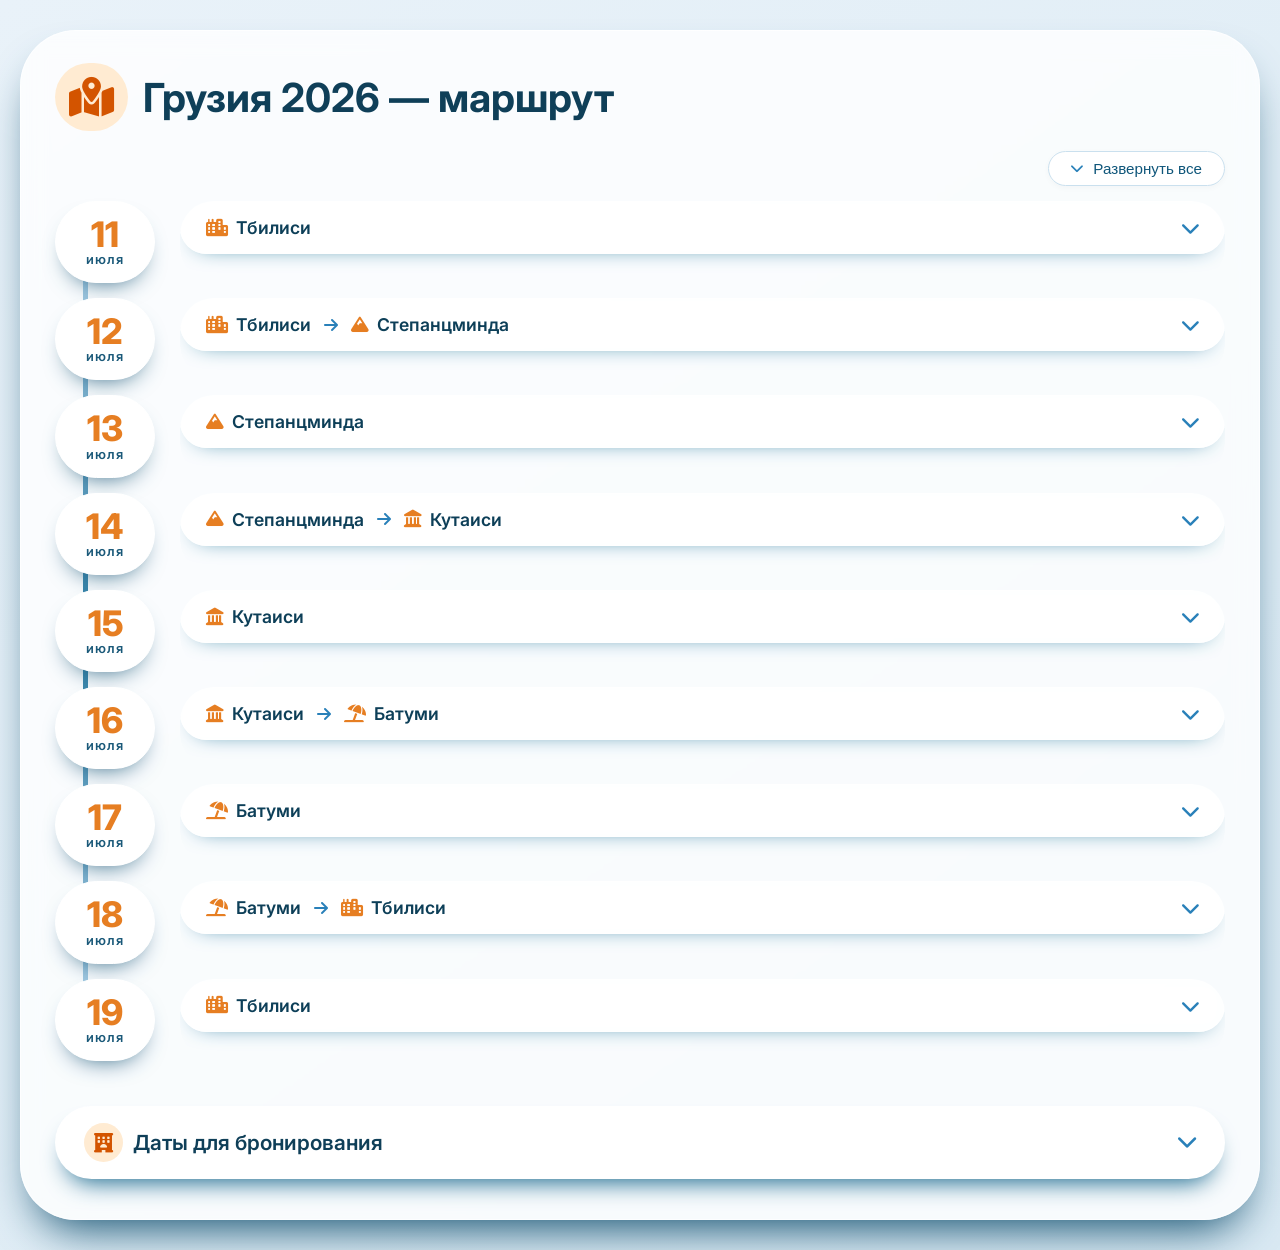
==== index.html @ a979e7d3 "Update index.html" ====
<!DOCTYPE html>
<html lang="ru">
<head>
    <meta charset="UTF-8">
    <meta name="viewport" content="width=device-width, initial-scale=1.0">
    <title>Грузия • июль 2026 • маршрут путешествия</title>
    
    <!-- Подключение CSS -->
    <link rel="stylesheet" href="css/style.css">
    
    <!-- Шрифты и иконки -->
    <link href="https://fonts.googleapis.com/css2?family=Inter:opsz,wght@14..32,400;14..32,500;14..32,600;14..32,700&display=swap" rel="stylesheet">
    <link rel="stylesheet" href="https://cdnjs.cloudflare.com/ajax/libs/font-awesome/6.0.0-beta3/css/all.min.css">
    
    <meta name="viewport" content="width=device-width, initial-scale=1.0">
    
    <style>
        /* Дополнительные стили для спойлеров дней */
        .day-spoiler {
            flex: 1;
            background: transparent;
            border-radius: 34px;
            overflow: hidden;
        }

        .day-spoiler-header {
            display: flex;
            align-items: center;
            justify-content: space-between;
            background: rgba(255, 255, 255, 0.7);
            backdrop-filter: blur(10px);
            padding: 15px 25px;
            border-radius: 34px;
            border: 1px solid rgba(255, 255, 255, 0.9);
            box-shadow: 0 8px 22px -16px #146e94;
            cursor: pointer;
            transition: all 0.2s ease;
        }

        .day-spoiler-header:hover {
            background: rgba(255, 255, 255, 0.85);
            transform: translateY(-1px);
            box-shadow: 0 12px 20px -12px #146e94;
        }

        .day-spoiler-title {
            display: flex;
            align-items: center;
            gap: 8px;
            font-weight: 600;
            font-size: 1.1rem;
            color: #0d3f58;
            flex-wrap: wrap;
        }

        .day-spoiler-title i {
            color: #e67e22;
        }

        .spoiler-arrow {
            color: #2980b9;
            font-size: 1.2rem;
            transition: transform 0.3s ease;
        }

        .day-spoiler.active .spoiler-arrow {
            transform: rotate(180deg);
        }

        .day-spoiler .day-spoiler-content {
            max-height: 0;
            overflow: hidden;
            transition: max-height 0.4s ease-out;
            margin-top: 0;
        }

        .day-spoiler.active .day-spoiler-content {
            max-height: 800px;
            margin-top: 10px;
        }

        .day-spoiler-title .transfer-arrow {
            color: #2980b9;
            font-size: 1rem;
        }

        .hotel-link {
            margin-top: 10px;
            display: flex;
            align-items: center;
            gap: 6px;
        }

        .hotel-link a {
            color: #2980b9;
            text-decoration: none;
            display: inline-flex;
            align-items: center;
            gap: 4px;
        }

        .hotel-link a:hover {
            text-decoration: underline;
        }

        @media (max-width: 680px) {
            .day-spoiler-header {
                padding: 12px 18px;
            }
            .day-spoiler-title {
                font-size: 1rem;
            }
        }
    </style>
</head>
<body>
    <div class="wrapper">
        <div class="card">
            <h1>
                <i class="fas fa-map-marked-alt"></i> Грузия 2026 — маршрут
            </h1>
        <div class="spoiler-controls">
            <button class="spoiler-toggle-btn" onclick="toggleAllSpoilers()">
                <i class="fas fa-chevron-down"></i> Развернуть все
            </button>
        </div>
            

            <!-- ТАЙМЛАЙН СО СПОЙЛЕРАМИ -->
            <div class="timeline">

                <!-- 11 июля: Тбилиси -->
                <div class="row">
                    <div class="date-badge"><span class="day">11</span><div class="month">июля</div></div>
                    <div class="day-spoiler">
                        <div class="day-spoiler-header" onclick="this.parentElement.classList.toggle('active')">
                            <div class="day-spoiler-title">
                                <i class="fas fa-city"></i>
                                <span>Тбилиси</span>
                            </div>
                            <i class="fas fa-chevron-down spoiler-arrow"></i>
                        </div>
                        <div class="day-spoiler-content">
                            <div class="event-card" style="margin-top: 0;">
                                <div class="day-part">
                                    <span class="part-tag">15:20</span>
                                    <span class="desc">✈️ прилёт</span>
                                </div>
                                <div class="day-part">
                                    <span class="part-tag">16:00</span>
                                    <span class="desc">🏡 заселение в Тбилиси</span>
                                </div>
                                <div class="day-part">
                                    <span class="part-tag">вечер</span>
                                    <span class="desc">🚶 прогулка по Старому городу <br>🥟 первые хинкали в рот</span>
                                </div>
                                <span class="night-badge"><i class="fas fa-bed"></i> ночь 11→12 (в Тбилиси)</span>
                                <div class="hotel-link">
                                    <a href="https://maps.app.goo.gl/LmNzyBMN6gzXjJSb8" target="_blank">
                                        <i class="fas fa-map-marked-alt" style="color: #2e8b57;"></i> Mukhrantubani Boutique Hotel
                                    </a>
                                </div>
                            </div>
                        </div>
                    </div>
                </div>

                <!-- 12 июля: Тбилиси → Степанцминда -->
                <div class="row">
                    <div class="date-badge"><span class="day">12</span><div class="month">июля</div></div>
                    <div class="day-spoiler">
                        <div class="day-spoiler-header" onclick="this.parentElement.classList.toggle('active')">
                            <div class="day-spoiler-title">
                                <i class="fas fa-city"></i>
                                <span>Тбилиси</span>
                                <i class="fas fa-arrow-right transfer-arrow"></i>
                                <i class="fas fa-mountain"></i>
                                <span>Степанцминда</span>
                            </div>
                            <i class="fas fa-chevron-down spoiler-arrow"></i>
                        </div>
                        <div class="day-spoiler-content">
                            <div class="event-card" style="margin-top: 0;">
                                <div class="day-part">
                                    <span class="part-tag">11:00</span>
                                    <span class="desc">
                                        🎫 аренда машин 
                                        <a href="https://maps.app.goo.gl/Kcyfm25xj6F9PSZK6" target="_blank">
                                            <i class="fas fa-map-marked-alt" style="color: #2e8b57;"></i> Geodrive Cars LLC
                                        </a>
                                    </span>
                                </div>
                                <div class="day-part">
                                    <span class="part-tag">12:00</span>
                                    <span class="desc">🔑🚙 выселение из Тбилиси, дорога в Степанцминду</span>
                                </div>
                                <div class="travel-stats">
                                    <div class="stat-item">
                                        <i class="fas fa-clock stat-icon"></i>
                                        <span class="stat-value">1</span>
                                        <span class="stat-label">ч</span>
                                    </div>
                                    <div class="stat-item">
                                        <i class="fas fa-road stat-icon"></i>
                                        <span class="stat-value">60</span>
                                        <span class="stat-label">км</span>
                                    </div>
                                </div>
                                <div class="day-part">
                                    <span class="part-tag">13:00</span>
                                    <span class="desc">
                                        🌊 <a href="https://maps.app.goo.gl/zj7o4C5AtpFDwtE58" target="_blank">
                                            <i class="fas fa-map-marked-alt" style="color: #2e8b57;"></i> Жинвальское водохранилище и горы
                                        </a>
                                    </span>
                                </div>
                                <div class="travel-stats">
                                    <div class="stat-item">
                                        <i class="fas fa-clock stat-icon"></i>
                                        <span class="stat-value">10</span>
                                        <span class="stat-label">мин</span>
                                    </div>
                                    <div class="stat-item">
                                        <i class="fas fa-road stat-icon"></i>
                                        <span class="stat-value">10</span>
                                        <span class="stat-label">км</span>
                                    </div>
                                </div>
                                <div class="day-part">
                                    <span class="part-tag">14:00</span>
                                    <span class="desc">
                                        🏯 <a href="https://maps.app.goo.gl/3wsMGAnKvkc9VMxz8" target="_blank">
                                            <i class="fas fa-map-marked-alt" style="color: #2e8b57;"></i> Крепость Ананури и горы
                                        </a>
                                    </span>
                                </div>
                                <div class="travel-stats">
                                    <div class="stat-item">
                                        <i class="fas fa-clock stat-icon"></i>
                                        <span class="stat-value">2</span>
                                        <span class="stat-label">ч</span>
                                    </div>
                                    <div class="stat-item">
                                        <i class="fas fa-road stat-icon"></i>
                                        <span class="stat-value">80</span>
                                        <span class="stat-label">км</span>
                                    </div>
                                </div>
                                <div class="day-part">
                                    <span class="part-tag">18:00</span>
                                    <span class="desc">🏡 заселение в Степанцминде, 🍇 отдых</span>
                                </div>
                                <span class="night-badge"><i class="fas fa-bed"></i> ночь 12→13 (в Степанцминде)</span>
                                <div class="hotel-link">
                                    <a href="https://maps.app.goo.gl/2AggvNczUiRzn6XTA" target="_blank">
                                        <i class="fas fa-map-marked-alt" style="color: #2e8b57;"></i> Donata Cottages kazbegi
                                    </a>
                                </div>
                            </div>
                        </div>
                    </div>
                </div>

                <!-- 13 июля: Степанцминда -->
                <div class="row">
                    <div class="date-badge"><span class="day">13</span><div class="month">июля</div></div>
                    <div class="day-spoiler">
                        <div class="day-spoiler-header" onclick="this.parentElement.classList.toggle('active')">
                            <div class="day-spoiler-title">
                                <i class="fas fa-mountain"></i>
                                <span>Степанцминда</span>
                            </div>
                            <i class="fas fa-chevron-down spoiler-arrow"></i>
                        </div>
                        <div class="day-spoiler-content">
                            <div class="event-card" style="margin-top: 0;">
                                <div class="day-part">
                                    <span class="part-tag">10:00</span>
                                    <span class="desc">🚙🚗 Прыгаем в куперы</span>
                                </div>
                                <div class="travel-stats">
                                    <div class="stat-item">
                                        <i class="fas fa-clock stat-icon"></i>
                                        <span class="stat-value">20</span>
                                        <span class="stat-label">мин</span>
                                    </div>
                                    <div class="stat-item">
                                        <i class="fas fa-road stat-icon"></i>
                                        <span class="stat-value">15</span>
                                        <span class="stat-label">км</span>
                                    </div>
                                </div>
                                <div class="day-part">
                                    <span class="part-tag">10:30</span>
                                    <span class="desc">
                                        ⛪ <a href="https://maps.app.goo.gl/CHnESN2vHGnRUgbT9" target="_blank">
                                            <i class="fas fa-map-marked-alt" style="color: #2e8b57;"></i> Гергетская Троица  </a>
                                    </span>
                                </div>
                                <div class="travel-stats">
                                    <div class="stat-item">
                                        <i class="fas fa-clock stat-icon"></i>
                                        <span class="stat-value">40</span>
                                        <span class="stat-label">мин</span>
                                    </div>
                                    <div class="stat-item">
                                        <i class="fas fa-road stat-icon"></i>
                                        <span class="stat-value">30</span>
                                        <span class="stat-label">км</span>
                                    </div>
                                </div>
                                <div class="day-part">
                                    <span class="part-tag">13:00</span>
                                    <span class="desc">🚶‍♂️ <a href="https://maps.app.goo.gl/mvTitgFzewTihcqL6" target="_blank">
                                            <i class="fas fa-map-marked-alt" style="color: #2e8b57;"></i> Долина Трусов  </a>
                                    </span>
                                </div>
                                <div class="travel-stats">
                                    <div class="stat-item">
                                        <i class="fas fa-clock stat-icon"></i>
                                        <span class="stat-value">30</span>
                                        <span class="stat-label">мин</span>
                                    </div>
                                    <div class="stat-item">
                                        <i class="fas fa-road stat-icon"></i>
                                        <span class="stat-value">20</span>
                                        <span class="stat-label">км</span>
                                    </div>
                                </div>
                                <div class="day-part">
                                    <span class="part-tag">16:00</span>
                                    <span class="desc">🏞️ Долина Джута <a href="https://maps.app.goo.gl/2FaK3zvSsaC4P5YZA" target="_blank">
                                            <i class="fas fa-map-marked-alt" style="color: #2e8b57;"></i>(село Сно и окрестности) </a>
                                    </span>
                                </div>
                                <div class="travel-stats">
                                    <div class="stat-item">
                                        <i class="fas fa-clock stat-icon"></i>
                                        <span class="stat-value">10</span>
                                        <span class="stat-label">мин</span>
                                    </div>
                                    <div class="stat-item">
                                        <i class="fas fa-road stat-icon"></i>
                                        <span class="stat-value">7</span>
                                        <span class="stat-label">км</span>
                                    </div>
                                </div>
                                <div class="day-part">
                                    <span class="part-tag">20:00</span>
                                    <span class="desc">🛋️ отдых</span>
                                </div>
                                <span class="night-badge"><i class="fas fa-bed"></i> ночь 13→14 (2-я в Степанцминде)</span>
                                <div class="hotel-link">
                                    <a href="https://maps.app.goo.gl/2AggvNczUiRzn6XTA" target="_blank">
                                        <i class="fas fa-map-marked-alt" style="color: #2e8b57;"></i> Donata Cottages kazbegi
                                    </a>
                                </div>
                            </div>
                        </div>
                    </div>
                </div>

                <!-- 14 июля: Степанцминда → Кутаиси -->
                <div class="row">
                    <div class="date-badge"><span class="day">14</span><div class="month">июля</div></div>
                    <div class="day-spoiler">
                        <div class="day-spoiler-header" onclick="this.parentElement.classList.toggle('active')">
                            <div class="day-spoiler-title">
                                <i class="fas fa-mountain"></i>
                                <span>Степанцминда</span>
                                <i class="fas fa-arrow-right transfer-arrow"></i>
                                <i class="fas fa-landmark"></i>
                                <span>Кутаиси</span>
                            </div>
                            <i class="fas fa-chevron-down spoiler-arrow"></i>
                        </div>
                        <div class="day-spoiler-content">
                            <div class="event-card" style="margin-top: 0;">
                                <div class="day-part">
                                    <span class="part-tag">10:00</span>
                                    <span class="desc">🔑🚙 выселение из Степанцминды, дорога в Кутаиси</span>
                                </div>
                                <div class="travel-stats">
                                    <div class="stat-item">
                                        <i class="fas fa-clock stat-icon"></i>
                                        <span class="stat-value">3</span>
                                        <span class="stat-label">ч</span>
                                    </div>
                                    <div class="stat-item">
                                        <i class="fas fa-road stat-icon"></i>
                                        <span class="stat-value">120</span>
                                        <span class="stat-label">км</span>
                                    </div>
                                </div>
                                <div class="day-part">
                                    <span class="part-tag">13:00</span>
                                    <span class="desc">
                                        🏛️ <a href="https://maps.app.goo.gl/3wsMGAnKvkc9VMxz8" target="_blank">
                                            <i class="fas fa-map-marked-alt" style="color: #2e8b57;"></i> Собор Светицховели
                                        </a> и Мцхета
                                    </span>
                                </div>
                                <div class="travel-stats">
                                    <div class="stat-item">
                                        <i class="fas fa-clock stat-icon"></i>
                                        <span class="stat-value">3</span>
                                        <span class="stat-label">ч</span>
                                    </div>
                                    <div class="stat-item">
                                        <i class="fas fa-road stat-icon"></i>
                                        <span class="stat-value">200</span>
                                        <span class="stat-label">км</span>
                                    </div>
                                </div>
                                <div class="day-part">
                                    <span class="part-tag">18:00</span>
                                    <span class="desc">🏡 заселение в Кутаиси, 🍇 отдых</span>
                                </div>
                                <span class="night-badge"><i class="fas fa-bed"></i> ночь 14→15 (в Кутаиси)</span>
                                <div class="hotel-link">
                                    <a href="https://maps.app.goo.gl/4CsmbQW18RQ9grdx7" target="_blank">
                                        <i class="fas fa-map-marked-alt" style="color: #2e8b57;"></i> Gelati Residence Hotel & Restaurant
                                    </a>
                                </div>
                            </div>
                        </div>
                    </div>
                </div>

                <!-- 15 июля: Кутаиси -->
                <div class="row">
                    <div class="date-badge"><span class="day">15</span><div class="month">июля</div></div>
                    <div class="day-spoiler">
                        <div class="day-spoiler-header" onclick="this.parentElement.classList.toggle('active')">
                            <div class="day-spoiler-title">
                                <i class="fas fa-landmark"></i>
                                <span>Кутаиси</span>
                            </div>
                            <i class="fas fa-chevron-down spoiler-arrow"></i>
                        </div>
                        <div class="day-spoiler-content">
                            <div class="event-card" style="margin-top: 0;">
                                <div class="day-part">
                                    <span class="part-tag">10:00</span>
                                    <span class="desc">🚙🚗 Прыгаем в куперы</span>
                                </div>
                                <div class="travel-stats">
                                    <div class="stat-item">
                                        <i class="fas fa-clock stat-icon"></i>
                                        <span class="stat-value">х</span>
                                        <span class="stat-label">ч</span>
                                    </div>
                                    <div class="stat-item">
                                        <i class="fas fa-road stat-icon"></i>
                                        <span class="stat-value">х</span>
                                        <span class="stat-label">км</span>
                                    </div>
                                </div>
                                <div class="day-part">
                                    <span class="part-tag">утро</span>
                                    <span class="desc">🌲 Каньон Окаце</span>
                                </div>
                                <div class="day-part">
                                    <span class="part-tag">день</span>
                                    <span class="desc">🛶 Мартвильский каньон</span>
                                </div>
                                <div class="day-part">
                                    <span class="part-tag">вечер</span>
                                    <span class="desc">🛋️ отдых</span>
                                </div>
                                <span class="night-badge"><i class="fas fa-bed"></i> ночь 15→16 (2-я в Кутаиси)</span>
                                <div class="hotel-link">
                                    <a href="https://maps.app.goo.gl/4CsmbQW18RQ9grdx7" target="_blank">
                                        <i class="fas fa-map-marked-alt" style="color: #2e8b57;"></i> Gelati Residence Hotel & Restaurant
                                    </a>
                                </div>
                            </div>
                        </div>
                    </div>
                </div>

                <!-- 16 июля: Кутаиси → Батуми -->
                <div class="row">
                    <div class="date-badge"><span class="day">16</span><div class="month">июля</div></div>
                    <div class="day-spoiler">
                        <div class="day-spoiler-header" onclick="this.parentElement.classList.toggle('active')">
                            <div class="day-spoiler-title">
                                <i class="fas fa-landmark"></i>
                                <span>Кутаиси</span>
                                <i class="fas fa-arrow-right transfer-arrow"></i>
                                <i class="fas fa-umbrella-beach"></i>
                                <span>Батуми</span>
                            </div>
                            <i class="fas fa-chevron-down spoiler-arrow"></i>
                        </div>
                        <div class="day-spoiler-content">
                            <div class="event-card" style="margin-top: 0;">
                                <div class="day-part">
                                    <span class="part-tag">12:00</span>
                                    <span class="desc">🔑🚙 выселение из Кутаиси, дорога в Батуми</span>
                                </div>
                                <div class="travel-stats">
                                    <div class="stat-item">
                                        <i class="fas fa-clock stat-icon"></i>
                                        <span class="stat-value">3</span>
                                        <span class="stat-label">ч</span>
                                    </div>
                                    <div class="stat-item">
                                        <i class="fas fa-road stat-icon"></i>
                                        <span class="stat-value">170</span>
                                        <span class="stat-label">км</span>
                                    </div>
                                </div>
                                <div class="day-part">
                                    <span class="part-tag">15:00</span>
                                    <span class="desc">🏡 заселение в Батуми</span>
                                </div>
                                <div class="day-part">
                                    <span class="part-tag" style="background: rgba(255, 80, 140, 0.9); backdrop-filter: blur(4px); border-color: rgba(255, 150, 170, 0.3);">19:00</span>
                                    <span class="desc">
                                        <strong>🎤 Валерончик у девочек</strong>
                                        <a href="https://maps.app.goo.gl/j7LVzaBK6Jkaja2Y6" target="_blank">
                                            <i class="fas fa-map-marked-alt" style="color: #2e8b57;"></i> Теннисный корт
                                        </a>
                                    </span>
                                </div>
                                <div class="day-part">
                                    <span class="part-tag" style="background: rgba(102, 0, 25, 0.9); backdrop-filter: blur(4px); border-color: rgba(150, 30, 50, 0.3); color: #fff0f5;">вечер</span>
                                    <span class="desc">🥟 хинкали у мужиков, 🍷 винишко у деда</span>
                                </div>
                                <span class="night-badge"><i class="fas fa-bed"></i> ночь 16→17 (в Батуми)</span>
                                <div class="hotel-link">
                                    <a href="https://maps.app.goo.gl/Z53iozfhUiRd48u38" target="_blank">
                                        <i class="fas fa-map-marked-alt" style="color: #2e8b57;"></i> Hampton by Hilton Batumi Center
                                    </a>
                                </div>
                            </div>
                        </div>
                    </div>
                </div>

                <!-- 17 июля: Батуми -->
                <div class="row">
                    <div class="date-badge"><span class="day">17</span><div class="month">июля</div></div>
                    <div class="day-spoiler">
                        <div class="day-spoiler-header" onclick="this.parentElement.classList.toggle('active')">
                            <div class="day-spoiler-title">
                                <i class="fas fa-umbrella-beach"></i>
                                <span>Батуми</span>
                            </div>
                            <i class="fas fa-chevron-down spoiler-arrow"></i>
                        </div>
                        <div class="day-spoiler-content">
                            <div class="event-card" style="margin-top: 0;">
                                <div class="day-part">
                                    <span class="part-tag">10:00</span>
                                    <span class="desc">🚙🚗 Прыгаем в куперы</span>
                                </div>
                                <div class="travel-stats">
                                    <div class="stat-item">
                                        <i class="fas fa-clock stat-icon"></i>
                                        <span class="stat-value">х</span>
                                        <span class="stat-label">ч</span>
                                    </div>
                                    <div class="stat-item">
                                        <i class="fas fa-road stat-icon"></i>
                                        <span class="stat-value">х</span>
                                        <span class="stat-label">км</span>
                                    </div>
                                </div>
                                <div class="day-part">
                                    <span class="part-tag">утро</span>
                                    <span class="desc">⛰️ выезд в горную Аджарию (водопады, виды)</span>
                                </div>
                                <div class="day-part">
                                    <span class="part-tag">день</span>
                                    <span class="desc">🌊 выезд в горную Аджарию (водопады, виды)</span>
                                </div>
                                <div class="day-part">
                                    <span class="part-tag">вечер</span>
                                    <span class="desc">🛋️ отдых</span>
                                </div>
                                <span class="night-badge"><i class="fas fa-bed"></i> ночь 17→18 (2-я в Батуми)</span>
                                <div class="hotel-link">
                                    <a href="https://maps.app.goo.gl/Z53iozfhUiRd48u38" target="_blank">
                                        <i class="fas fa-map-marked-alt" style="color: #2e8b57;"></i> Hampton by Hilton Batumi Center
                                    </a>
                                </div>
                            </div>
                        </div>
                    </div>
                </div>

                <!-- 18 июля: Батуми → Тбилиси -->
                <div class="row">
                    <div class="date-badge"><span class="day">18</span><div class="month">июля</div></div>
                    <div class="day-spoiler">
                        <div class="day-spoiler-header" onclick="this.parentElement.classList.toggle('active')">
                            <div class="day-spoiler-title">
                                <i class="fas fa-umbrella-beach"></i>
                                <span>Батуми</span>
                                <i class="fas fa-arrow-right transfer-arrow"></i>
                                <i class="fas fa-city"></i>
                                <span>Тбилиси</span>
                            </div>
                            <i class="fas fa-chevron-down spoiler-arrow"></i>
                        </div>
                        <div class="day-spoiler-content">
                            <div class="event-card" style="margin-top: 0;">
                                <div class="day-part">
                                    <span class="part-tag">09:00</span>
                                    <span class="desc">🔑🚙 выселение из Батуми, дорога в Тбилиси</span>
                                </div>
                                <div class="travel-stats">
                                    <div class="stat-item">
                                        <i class="fas fa-clock stat-icon"></i>
                                        <span class="stat-value">5</span>
                                        <span class="stat-label">ч</span>
                                    </div>
                                    <div class="stat-item">
                                        <i class="fas fa-road stat-icon"></i>
                                        <span class="stat-value">250</span>
                                        <span class="stat-label">км</span>
                                    </div>
                                </div>
                                <div class="day-part">
                                    <span class="part-tag">14:00</span>
                                    <span class="desc">
                                        ⛪ <a href="https://maps.app.goo.gl/A9Z1YrBbLBx6zK6p9" target="_blank">
                                            <i class="fas fa-map-marked-alt" style="color: #2e8b57;"></i> монастырь Мцване (Зеленый монастырь)
                                        </a>
                                    </span>
                                </div>
                                <div class="travel-stats">
                                    <div class="stat-item">
                                        <i class="fas fa-clock stat-icon"></i>
                                        <span class="stat-value">20</span>
                                        <span class="stat-label">мин</span>
                                    </div>
                                    <div class="stat-item">
                                        <i class="fas fa-road stat-icon"></i>
                                        <span class="stat-value">10</span>
                                        <span class="stat-label">км</span>
                                    </div>
                                </div>
                                <div class="day-part">
                                    <span class="part-tag">15:00</span>
                                    <span class="desc">
                                        💧 <a href="https://maps.app.goo.gl/pisjWBYZjCfAT2cs6" target="_blank">
                                            <i class="fas fa-map-marked-alt" style="color: #2e8b57;"></i> Боржоми (Центральный парк)
                                        </a>
                                    </span>
                                </div>
                                <div class="travel-stats">
                                    <div class="stat-item">
                                        <i class="fas fa-clock stat-icon"></i>
                                        <span class="stat-value">2</span>
                                        <span class="stat-label">ч</span>
                                    </div>
                                    <div class="stat-item">
                                        <i class="fas fa-road stat-icon"></i>
                                        <span class="stat-value">100</span>
                                        <span class="stat-label">км</span>
                                    </div>
                                </div>
                                <div class="day-part">
                                    <span class="part-tag">19:00</span>
                                    <span class="desc">
                                        🏜️ <a href="https://maps.app.goo.gl/axVdjmiZdKWd8PrM8" target="_blank">
                                            <i class="fas fa-map-marked-alt" style="color: #2e8b57;"></i> Уплисцихе (пещерный город)
                                        </a>
                                    </span>
                                </div>
                                <div class="travel-stats">
                                    <div class="stat-item">
                                        <i class="fas fa-clock stat-icon"></i>
                                        <span class="stat-value">2</span>
                                        <span class="stat-label">ч</span>
                                    </div>
                                    <div class="stat-item">
                                        <i class="fas fa-road stat-icon"></i>
                                        <span class="stat-value">100</span>
                                        <span class="stat-label">км</span>
                                    </div>
                                </div>
                                <div class="day-part">
                                    <span class="part-tag">22:00</span>
                                    <span class="desc">🏡 заселение в Тбилиси</span>
                                </div>
                                <div class="day-part">
                                    <span class="part-tag">22:00</span>
                                    <span class="desc">
                                        🎫 сдача машин 
                                        <a href="https://maps.app.goo.gl/Kcyfm25xj6F9PSZK6" target="_blank">
                                            <i class="fas fa-map-marked-alt" style="color: #2e8b57;"></i> Geodrive Cars LLC
                                        </a>
                                    </span>
                                </div>
                                <span class="night-badge"><i class="fas fa-bed"></i> ночь 18→19 (в Тбилиси)</span>
                                <div class="hotel-link">
                                    <a href="https://maps.app.goo.gl/XNasYVMZ64vMSdVZ6" target="_blank">
                                        <i class="fas fa-map-marked-alt" style="color: #2e8b57;"></i> Folk Boutique Hotel
                                    </a>
                                </div>
                            </div>
                        </div>
                    </div>
                </div>

                <!-- 19 июля: Тбилиси -->
                <div class="row">
                    <div class="date-badge"><span class="day">19</span><div class="month">июля</div></div>
                    <div class="day-spoiler">
                        <div class="day-spoiler-header" onclick="this.parentElement.classList.toggle('active')">
                            <div class="day-spoiler-title">
                                <i class="fas fa-city"></i>
                                <span>Тбилиси</span>
                            </div>
                            <i class="fas fa-chevron-down spoiler-arrow"></i>
                        </div>
                        <div class="day-spoiler-content">
                            <div class="event-card" style="margin-top: 0;">
                                <div class="day-part">
                                    <span class="part-tag">12:00</span>
                                    <span class="desc">🚶 выселение</span>
                                </div>
                                <div class="day-part">
                                    <span class="part-tag">день</span>
                                    <span class="desc">🥟 крайние хинкали в рот</span>
                                </div>
                                <div class="day-part">
                                    <span class="part-tag">16:15</span>
                                    <span class="desc">✈️ вылет</span>
                                </div>
                                <span class="night-badge" style="background:#d4efe3;"><i class="fas fa-check-circle" style="color:#2ecc71;"></i> relax complete</span>
                            </div>
                        </div>
                    </div>
                </div>
            </div>
  <!-- БЛОК ДЛЯ БРОНИРОВАНИЯ ОТЕЛЕЙ (СПОЙЛЕР) -->
<div class="hotel-spoiler">
    <div class="spoiler-header" onclick="this.parentElement.classList.toggle('active')">
        <div style="display: flex; align-items: center; gap: 10px;">
            <i class="fas fa-hotel" style="background: #ffebd2; padding: 10px; border-radius: 60px; color: #d35400; font-size: 1.2rem;"></i>
            <span style="font-size: 1.3rem; font-weight: 600; color: #0f3f58;">Даты для бронирования</span>
        </div>
        <i class="fas fa-chevron-down spoiler-arrow" style="color: #2980b9; font-size: 1.3rem; transition: transform 0.3s ease;"></i>
    </div>
    
    <div class="spoiler-content">
        <div class="flight-info"><i class="fas fa-plane"></i> 11.07 прилёт 15:25 → 19.07 вылет 16:15</div>
        <div class="hotel-compact" style="margin-top: 5px; box-shadow: none; border: 1px solid rgba(230, 126, 34, 0.1);">
            <div class="compact-grid">
                <div class="compact-item">
                    <span class="compact-city">🏙️ Тбилиси</span>
                    <div class="compact-dates"><i class="fas fa-calendar-plus"></i> 11 · 18</div>
                    <div class="compact-divider"></div>
                    <span class="compact-note">заезд 11.07 в 16:00 · выезд 12.07 в 12:00</span>
                    <span class="compact-note">заезд 18.07 в 22:00 · выезд в 19.07 12:00</span>
                </div>
                <div class="compact-item">
                    <span class="compact-city">⛰️ Степанцминда</span>
                    <div class="compact-dates"><i class="fas fa-calendar-plus"></i> 12 · 13</div>
                    <div class="compact-divider"></div>
                    <span class="compact-note">заезд 12.07 в 18:00 · выезд 14.07 в 10:00</span>
                </div>
                <div class="compact-item">
                    <span class="compact-city">🏛️ Кутаиси</span>
                    <div class="compact-dates"><i class="fas fa-calendar-plus"></i> 14 · 15</div>
                    <div class="compact-divider"></div>
                    <span class="compact-note">заезд 14.07 в 18:00 · выезд 16.07 в 12:00</span>
                </div>
                <div class="compact-item">
                    <span class="compact-city">🌊 Батуми</span>
                    <div class="compact-dates"><i class="fas fa-calendar-plus"></i> 16 · 17</div>
                    <div class="compact-divider"></div>
                    <span class="compact-note">заезд 16.07 в 15:00 · выезд 18.07 в 09:00</span>
                </div>
            </div>
            <div class="summary-mini">
                <i class="fas fa-bed" style="color:#2ecc71;"></i> Гостиницы 8 ночей: Тбилиси (2), Степанцминда (2), Кутаиси (2), Батуми (2)
            </div>
            <div class="summary-mini">
                <i class="fas fa-car" style="color:#2ecc71;"></i> Машины 8 дней: с 11:00 12.07 до 22:00 18.07
            </div>
        </div>
    </div>
</div>
            
<script>
// Функция для обновления состояния кнопки
function updateToggleButton() {
    const daySpoilers = document.querySelectorAll('.day-spoiler');
    const hotelSpoiler = document.querySelector('.hotel-spoiler');
    const button = document.querySelector('.spoiler-toggle-btn');
    
    // Проверяем, раскрыт ли хотя бы один спойлер
    const anyExpanded = Array.from(daySpoilers).some(spoiler => 
        spoiler.classList.contains('active')
    ) || (hotelSpoiler && hotelSpoiler.classList.contains('active'));
    
    if (anyExpanded) {
        button.innerHTML = '<i class="fas fa-chevron-up"></i> Свернуть все';
    } else {
        button.innerHTML = '<i class="fas fa-chevron-down"></i> Развернуть все';
    }
}

// Функция для переключения всех спойлеров
function toggleAllSpoilers() {
    const daySpoilers = document.querySelectorAll('.day-spoiler');
    const hotelSpoiler = document.querySelector('.hotel-spoiler');
    
    // Проверяем, раскрыт ли хотя бы один спойлер
    const anyExpanded = Array.from(daySpoilers).some(spoiler => 
        spoiler.classList.contains('active')
    ) || (hotelSpoiler && hotelSpoiler.classList.contains('active'));
    
    if (anyExpanded) {
        // Сворачиваем все
        daySpoilers.forEach(spoiler => spoiler.classList.remove('active'));
        if (hotelSpoiler) hotelSpoiler.classList.remove('active');
    } else {
        // Раскрываем все
        daySpoilers.forEach(spoiler => spoiler.classList.add('active'));
        if (hotelSpoiler) hotelSpoiler.classList.add('active');
    }
    
    // Обновляем кнопку
    updateToggleButton();
}

// Добавляем обработчики для каждого спойлера
document.addEventListener('DOMContentLoaded', function() {
    // Для спойлеров дней
    document.querySelectorAll('.day-spoiler-header').forEach(header => {
        header.addEventListener('click', function() {
            // Небольшая задержка, чтобы спойлер успел открыться/закрыться
            setTimeout(updateToggleButton, 50);
        });
    });
    
    // Для спойлера отелей
    const hotelHeader = document.querySelector('.hotel-spoiler .spoiler-header');
    if (hotelHeader) {
        hotelHeader.addEventListener('click', function() {
            setTimeout(updateToggleButton, 50);
        });
    }
    
    // Инициализация при загрузке
    updateToggleButton();
});
</script>
---- css/style.css ----
/* ===== ОСНОВНЫЕ СТИЛИ ===== */
* {
    margin: 0;
    padding: 0;
    box-sizing: border-box;
}

body {
    background: linear-gradient(145deg, #e9f2f9 0%, #d9e9f3 100%);
    font-family: 'Inter', sans-serif;
    padding: 30px 20px;
    display: flex;
    justify-content: center;
    min-height: 100vh;
}

.wrapper {
    max-width: 1250px;
    width: 100%;
}

.card {
    background: rgba(255, 255, 255, 0.8);
    backdrop-filter: blur(12px);
    border-radius: 56px;
    padding: 32px 34px 40px;
    box-shadow: 0 25px 45px -18px #0b4b6b;
    border: 1px solid rgba(255, 255, 255, 0.7);
}

h1 {
    font-size: 2.5rem;
    font-weight: 700;
    color: #0f3f58;
    display: flex;
    align-items: center;
    gap: 15px;
    margin-bottom: 5px;
    flex-wrap: wrap;
}

h1 i {
    background: #ffebd2;
    padding: 14px;
    border-radius: 80px;
    color: #d35400;
}

.flight-info {
    background: #fef6e9;
    border-radius: 60px;
    padding: 8px 30px;
    display: inline-block;
    margin-bottom: 30px;
    font-weight: 500;
    color: #19678b;
    border: 1px solid #fed7a5;
}

/* ===== ТАЙМЛАЙН ===== */
.timeline {
    position: relative;
    display: flex;
    flex-direction: column;
    gap: 15px;
}

.timeline::before {
    content: '';
    position: absolute;
    left: 28px;
    top: 18px;
    bottom: 18px;
    width: 5px;
    background: linear-gradient(#b6d6ec, #2b7ca3, #b6d6ec);
    border-radius: 8px;
}

.row {
    display: flex;
    gap: 25px;
    position: relative;
    z-index: 3;
}

.date-badge {
    width: 100px;
    flex-shrink: 0;
    background: white;
    border-radius: 60px;
    padding: 15px 5px;
    text-align: center;
    box-shadow: 0 12px 24px -14px #1c5879;
    border: 1px solid white;
    font-weight: 600;
    align-self: flex-start;
}

.date-badge .day {
    font-size: 2.2rem;
    font-weight: 800;
    color: #e67e22;
    line-height: 1;
}

.date-badge .month {
    font-size: 0.8rem;
    letter-spacing: 1px;
    color: #1a5979;
}

.event-card {
    flex: 1;
    background: rgba(255, 255, 255, 0.7);
    backdrop-filter: blur(10px);
    border-radius: 34px;
    padding: 18px 28px;
    border: 1px solid rgba(255, 255, 255, 0.9);
    box-shadow: 0 8px 22px -16px #146e94;
    transition: all 0.2s ease;
}

.event-card:hover {
    background: rgba(255, 255, 255, 0.85);
    transform: translateY(-2px);
    box-shadow: 0 16px 24px -12px #146e94;
}

/* Город проживания - единый стиль для всех дней */
.city-header {
    display: flex;
    align-items: center;
    gap: 10px;
    font-weight: 700;
    font-size: 1.3rem;
    color: #0d3f58;
    margin-bottom: 14px;
    background: rgba(255, 255, 240, 0.4);
    padding: 8px 20px;
    border-radius: 60px;
    width: fit-content;
    border: 1px solid rgba(255, 255, 200, 0.6);
    flex-wrap: wrap;
}

.city-header i {
    color: #e67e22;
}

/* Стрелка переезда */
.transfer-arrow {
    color: #2980b9;
    font-size: 1.2rem;
    margin: 0 5px;
}

/* Части дня */
.day-part {
    display: flex;
    align-items: baseline;
    gap: 18px;
    margin: 12px 0;
    flex-wrap: wrap;
}

.part-tag {
    background: white;
    border-radius: 60px;
    padding: 5px 22px;
    font-weight: 600;
    font-size: 0.8rem;
    color: #0f567a;
    border: 1px solid #cae0ee;
    white-space: nowrap;
    min-width: 75px;
    text-align: center;
}

.part-tag i {
    color: #f1a545;
    margin-right: 4px;
}

.desc {
    flex: 1;
    color: #123e53;
    line-height: 1.5;
}

.desc i.fa-arrow-right, 
.desc i.fa-long-arrow-alt-right {
    color: #2980b9;
    margin: 0 4px;
}

.night-badge {
    background: #fce6cf;
    border-radius: 60px;
    padding: 4px 18px;
    font-size: 0.75rem;
    font-weight: 600;
    color: #9a4500;
    display: inline-flex;
    align-items: center;
    gap: 6px;
    border: 1px dashed #f7b064;
    margin-top: 8px;
}

/* ===== СТАТИСТИКА ПЕРЕЕЗДОВ (Travel Stats) ===== */
.travel-stats {
    display: flex;
    gap: 12px;
    margin: 12px 0 16px 0;
    flex-wrap: wrap;
}

.stat-item {
    display: flex;
    align-items: center;
    gap: 6px;
    background: rgba(220, 225, 230, 0.8);
    backdrop-filter: blur(4px);
    padding: 6px 16px 6px 12px;
    border-radius: 60px;
    box-shadow: 0 2px 8px rgba(0, 0, 0, 0.03);
    border: 1px solid rgba(230, 126, 34, 0.15);
}

.stat-icon {
    color: #e67e22;
    font-size: 0.9rem;
    width: 20px;
    text-align: center;
}

.stat-label {
    font-size: 0.75rem;
    color: #4f7a98;
    margin-right: 2px;
    font-weight: 400;
}

.stat-value {
    font-weight: 700;
    color: #0d4b6b;
    font-size: 0.9rem;
}

/* ===== ССЫЛКИ НА КАРТЫ ===== */
.map-link {
    color: #2980b9;
    text-decoration: none;
    border-bottom: 1px dashed #2980b9;
    transition: all 0.2s;
}

.map-link:hover {
    color: #1f618d;
    border-bottom: 1px solid #1f618d;
}

.map-link i {
    font-size: 0.8rem;
    margin-left: 4px;
    opacity: 0.7;
}

.map-link:hover i {
    opacity: 1;
}

.city-header a {
    text-decoration: none;
    color: inherit;
    display: inline-flex;
    align-items: center;
    gap: 4px;
}

.city-header a:hover {
    color: #2980b9;
}

.city-header a:hover i {
    color: #2980b9;
}

/* ===== БЛОК ПРОЖИВАНИЯ ===== */
.hotel-compact {
    margin-top: 45px;
    background: white;
    border-radius: 40px;
    padding: 22px 28px;
    box-shadow: 0 15px 25px -12px #14658b;
    border: 1px solid rgba(255,255,255,0.8);
}

.hotel-compact h2 {
    font-size: 1.6rem;
    font-weight: 600;
    color: #0f3f58;
    display: flex;
    align-items: center;
    gap: 12px;
    margin-bottom: 18px;
    flex-wrap: wrap;
}

.hotel-compact h2 i {
    color: #e67e22;
    background: #fef0df;
    padding: 8px;
    border-radius: 50%;
}

.compact-grid {
    display: flex;
    flex-wrap: wrap;
    gap: 12px;
    justify-content: flex-start;
}

.compact-item {
    background: #f0faff;
    border-radius: 100px;
    padding: 10px 22px 10px 18px;
    display: flex;
    align-items: center;
    gap: 12px;
    border: 1px solid white;
    box-shadow: 0 2px 8px rgba(0,60,85,0.05);
    flex: 0 1 auto;
    flex-wrap: wrap;
}

.compact-city {
    font-weight: 700;
    color: #0d4b6b;
    font-size: 1.1rem;
    white-space: nowrap;
}

.compact-dates {
    display: flex;
    gap: 6px;
    align-items: center;
    color: #146e94;
    font-weight: 500;
    font-size: 0.9rem;
}

.compact-dates i {
    color: #e67e22;
    font-size: 0.7rem;
    margin: 0 2px;
}

.compact-divider {
    width: 1px;
    height: 24px;
    background: #c0dcee;
    margin: 0 4px;
}

.compact-note {
    background: #fbebd9;
    border-radius: 60px;
    padding: 4px 14px;
    font-size: 0.75rem;
    color: #8e4200;
    white-space: nowrap;
}

.summary-mini {
    margin-top: 18px;
    background: #def0f9;
    border-radius: 60px;
    padding: 10px 22px;
    font-size: 0.9rem;
    color: #115573;
    display: inline-block;
}

.footer-note {
    text-align: center;
    margin-top: 30px;
    color: #2c6a8c;
    font-size: 0.9rem;
    opacity: 0.8;
}

/* ===== СВОДКА ПЕРЕЕЗДОВ ===== */
.travel-summary {
    margin-top: 30px;
    background: #f0faff;
    border-radius: 40px;
    padding: 20px;
    border: 1px solid rgba(255,255,255,0.8);
}

.travel-summary h3 {
    display: flex;
    align-items: center;
    gap: 10px;
    margin-bottom: 15px;
    color: #0f3f58;
}

.travel-summary h3 i {
    color: #e67e22;
}

.summary-item {
    display: flex;
    align-items: center;
    gap: 15px;
    flex-wrap: wrap;
    margin-bottom: 12px;
}

.summary-date {
    min-width: 80px;
    font-weight: 600;
    color: #0f3f58;
}

.summary-route {
    display: flex;
    align-items: center;
    gap: 5px;
    background: white;
    padding: 5px 15px;
    border-radius: 60px;
    flex: 1;
    border: 1px solid rgba(230, 126, 34, 0.1);
    flex-wrap: wrap;
}

.summary-stats {
    margin-left: auto;
    display: flex;
    gap: 10px;
    color: #4f7a98;
}

.summary-stats span {
    display: flex;
    align-items: center;
    gap: 4px;
}

.summary-stats i {
    color: #e67e22;
}

.summary-total {
    margin-top: 15px;
    background: #d4e9f7;
    border-radius: 60px;
    padding: 8px 15px;
    text-align: center;
    font-weight: 500;
}

/* ===== АДАПТИВНОСТЬ ===== */
@media (max-width: 900px) {
    .summary-stats {
        margin-left: 0;
        width: 100%;
        justify-content: center;
    }
}

@media (max-width: 800px) {
    .compact-item {
        border-radius: 30px;
        width: 100%;
        justify-content: center;
    }
    .card {
        padding: 24px 20px;
    }
    h1 {
        font-size: 2rem;
    }
    .summary-item {
        flex-direction: column;
        align-items: flex-start;
    }
    .summary-route {
        width: 100%;
    }
}

@media (max-width: 680px) {
    .row {
        flex-wrap: wrap;
    }
    .date-badge {
        width: 100%;
        display: flex;
        justify-content: center;
        gap: 12px;
        padding: 10px;
    }
    .date-badge .day {
        font-size: 1.8rem;
    }
    .timeline::before {
        left: 20px;
    }
    .city-header {
        font-size: 1.1rem;
    }
    .day-part {
        gap: 10px;
    }
    .part-tag {
        min-width: 60px;
        padding: 4px 12px;
    }
    .travel-stats {
        justify-content: center;
    }
}

@media (max-width: 480px) {
    body {
        padding: 15px 10px;
    }
    .card {
        border-radius: 30px;
    }
    .event-card {
        padding: 15px;
    }
    .compact-item {
        flex-direction: column;
        align-items: flex-start;
    }
    .compact-divider {
        display: none;
    }
    .stat-item {
   
        justify-content: flex-start;
    }
}

/* ===== СПОЙЛЕР ДЛЯ ОТЕЛЕЙ ===== */
.hotel-spoiler {
    margin-top: 45px;
    background: white;
    border-radius: 40px;
    box-shadow: 0 15px 25px -12px #14658b;
    border: 1px solid rgba(255,255,255,0.8);
    overflow: hidden;
    transition: all 0.3s ease;
}

.spoiler-header {
    display: flex;
    align-items: center;
    justify-content: space-between;
    padding: 16px 28px;
    cursor: pointer;
    user-select: none;
    transition: background-color 0.2s;
    background: white;
}

.spoiler-header:hover {
    background: #f8faff;
}

.spoiler-icon {
    color: #2ecc71;
    font-size: 1.4rem;
    transition: all 0.3s ease;
}

/* Контент по умолчанию скрыт */
.hotel-spoiler .spoiler-content {
    max-height: 0;
    overflow: hidden;
    transition: max-height 0.4s ease-out;
    padding: 0 24px;
}

/* При открытии */
.hotel-spoiler.active .spoiler-content {
    max-height: 800px; /* достаточно для всего контента */
    padding: 0 24px 16px 24px; /* нижний отступ только 16px */
}

/* Анимация иконки при открытии */
.hotel-spoiler.active .spoiler-icon {
    transform: scale(1.1);
    opacity: 0.9;
}

/* Убираем лишние отступы у внутреннего блока */
.hotel-spoiler .hotel-compact {
    margin-top: 0 !important;
    padding: 16px 20px;
}

/* Адаптация для мобильных */
@media (max-width: 680px) {
    .spoiler-header {
        padding: 14px 20px;
    }
    .hotel-spoiler .spoiler-content {
        padding: 0 16px;
    }
    .hotel-spoiler.active .spoiler-content {
        padding: 0 16px 12px 16px;
    }
}

/* ===== СПОЙЛЕРЫ ДЛЯ ДНЕЙ ===== */
.day-spoiler {
    flex: 1;
    background: transparent;
    border-radius: 34px;
    overflow: hidden;
}

.day-spoiler-header {
    display: flex;
    align-items: center;
    justify-content: space-between;
    background: rgba(255, 255, 255, 0.7);
    backdrop-filter: blur(10px);
    padding: 15px 25px;
    border-radius: 34px;
    border: 1px solid rgba(255, 255, 255, 0.9);
    box-shadow: 0 8px 22px -16px #146e94;
    cursor: pointer;
    transition: all 0.2s ease;
}

.day-spoiler-header:hover {
    background: rgba(255, 255, 255, 0.85);
    transform: translateY(-1px);
    box-shadow: 0 12px 20px -12px #146e94;
}

.day-spoiler-title {
    display: flex;
    align-items: center;
    gap: 8px;
    font-weight: 600;
    font-size: 1.1rem;
    color: #0d3f58;
    flex-wrap: wrap;
}

.day-spoiler-title i {
    color: #e67e22;
}

.spoiler-arrow {
    color: #2980b9;
    font-size: 1.2rem;
    transition: transform 0.3s ease;
}

.day-spoiler.active .spoiler-arrow {
    transform: rotate(180deg);
}

.day-spoiler .day-spoiler-content {
    max-height: 0;
    overflow: hidden;
    transition: max-height 0.4s ease-out;
    margin-top: 0;
}

.day-spoiler.active .day-spoiler-content {
    max-height: 800px; /* достаточно для контента дня */
    margin-top: 10px;
}

/* Стрелка переезда в спойлере */
.day-spoiler-title .transfer-arrow {
    color: #2980b9;
    font-size: 1rem;
}

/* Адаптация */
@media (max-width: 680px) {
    .day-spoiler-header {
        padding: 12px 18px;
    }
    .day-spoiler-title {
        font-size: 1rem;
    }
}

/* ===== АНИМАЦИЯ ДЛЯ ГАЛОЧКИ В СПОЙЛЕРЕ ===== */
.hotel-spoiler.active .spoiler-arrow {
    transform: rotate(180deg);
}

/* ===== КНОПКА УПРАВЛЕНИЯ СПОЙЛЕРОМ ===== */
.spoiler-controls {
    display: flex;
    justify-content: flex-end;
    margin: 20px 20px 15px 0;
    width: 100%;
}

.spoiler-toggle-btn {
    background: white;
    border: 1px solid #cae0ee;
    border-radius: 60px;
    padding: 8px 22px;
    font-size: 0.95rem;
    font-weight: 500;
    color: #0f567a;
    cursor: pointer;
    display: inline-flex;
    align-items: center;
    gap: 10px;
    transition: all 0.2s ease;
    box-shadow: 0 2px 6px rgba(0,0,0,0.03);
}

.spoiler-toggle-btn:hover {
    background: #f0f7ff;
    border-color: #2980b9;
    color: #2980b9;
    transform: translateY(-1px);
    box-shadow: 0 4px 10px rgba(0,0,0,0.05);
}

.spoiler-toggle-btn i {
    font-size: 0.85rem;
    color: #2980b9;
    transition: transform 0.3s ease;
}

.spoiler-toggle-btn:hover i {
    color: #2980b9;
}

/* Адаптация для мобильных */
@media (max-width: 680px) {
    .spoiler-controls {
        justify-content: flex-end;  /* сохраняем выравнивание справа */
        margin: 15px 15px 10px 0;   /* уменьшаем отступы */
    }
    
    .spoiler-toggle-btn {
        padding: 6px 18px;
        font-size: 0.85rem;
    }
}
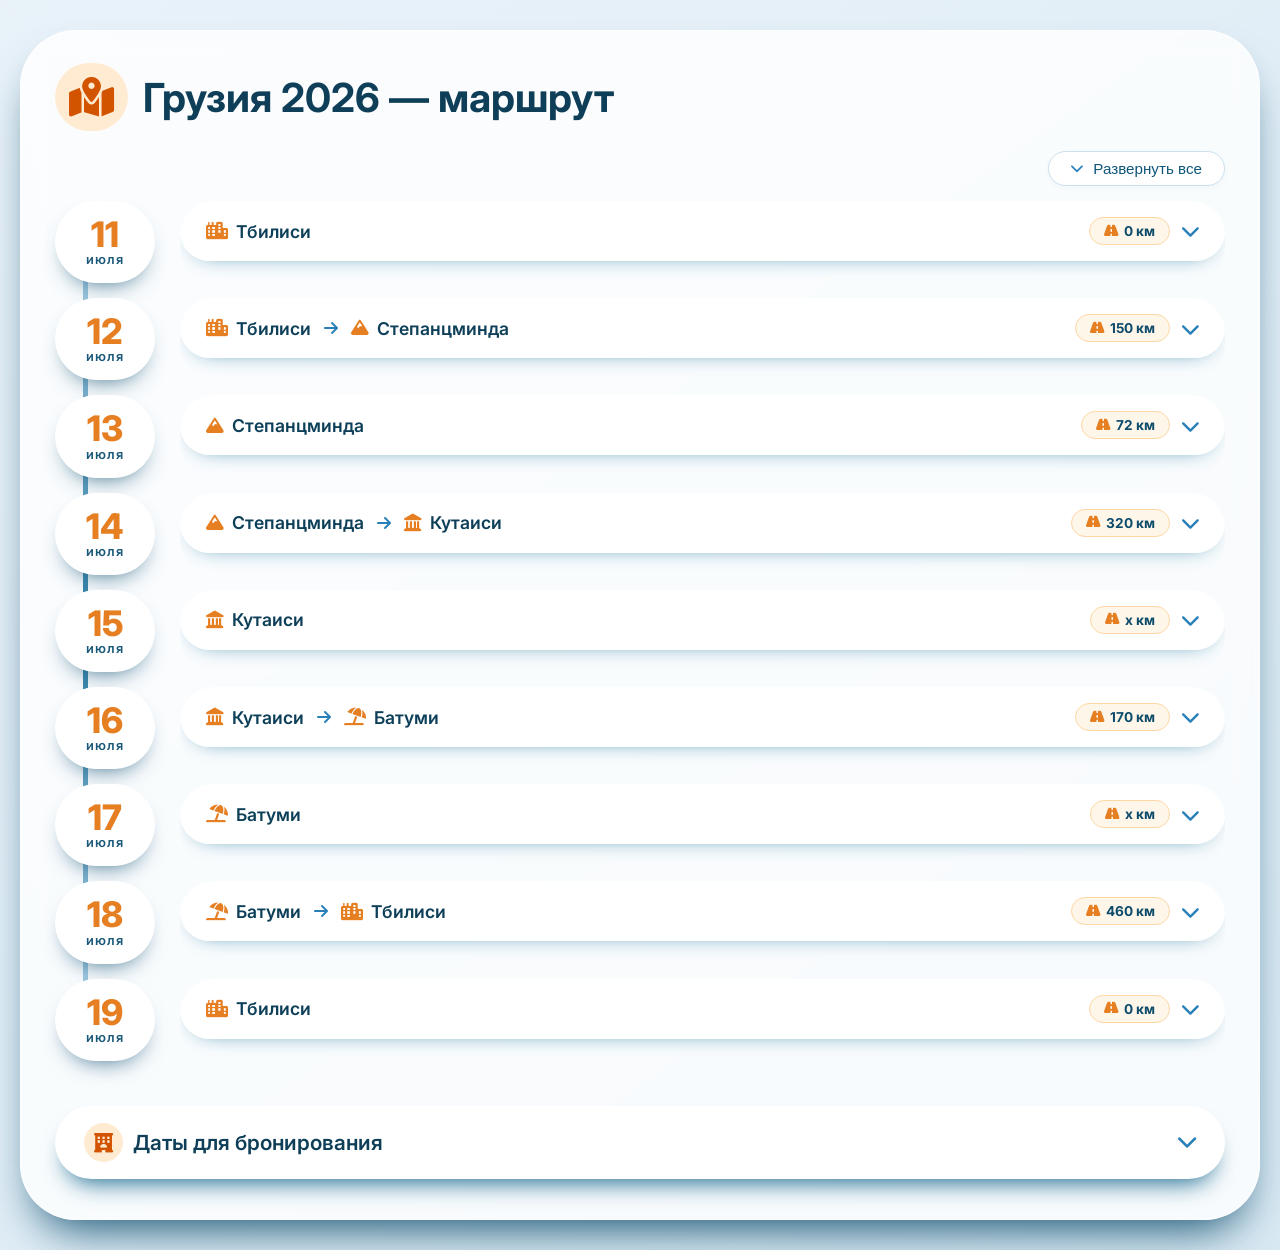
==== commit ad71950a: "Rename index_updated.html to index.html" ====
--- a/index.html
+++ b/index.html
@@ -57,6 +57,35 @@
             color: #e67e22;
         }
 
+
+
+        .day-spoiler-meta {
+            display: flex;
+            align-items: center;
+            gap: 12px;
+            flex-shrink: 0;
+            margin-left: 14px;
+        }
+
+        .day-distance {
+            display: inline-flex;
+            align-items: center;
+            gap: 6px;
+            background: #fef6e9;
+            border: 1px solid #fed7a5;
+            border-radius: 60px;
+            padding: 5px 14px;
+            color: #0d4b6b;
+            font-size: 0.85rem;
+            font-weight: 700;
+            white-space: nowrap;
+        }
+
+        .day-distance i {
+            color: #e67e22;
+            font-size: 0.8rem;
+        }
+
         .spoiler-arrow {
             color: #2980b9;
             font-size: 1.2rem;
@@ -106,9 +135,18 @@
         @media (max-width: 680px) {
             .day-spoiler-header {
                 padding: 12px 18px;
+                gap: 10px;
             }
             .day-spoiler-title {
                 font-size: 1rem;
+            }
+            .day-spoiler-meta {
+                gap: 8px;
+                margin-left: 0;
+            }
+            .day-distance {
+                padding: 4px 10px;
+                font-size: 0.78rem;
             }
         }
     </style>
@@ -138,7 +176,10 @@
                                 <i class="fas fa-city"></i>
                                 <span>Тбилиси</span>
                             </div>
-                            <i class="fas fa-chevron-down spoiler-arrow"></i>
+                            <div class="day-spoiler-meta">
+                                <span class="day-distance"><i class="fas fa-road"></i> 0 км</span>
+                                <i class="fas fa-chevron-down spoiler-arrow"></i>
+                            </div>
                         </div>
                         <div class="day-spoiler-content">
                             <div class="event-card" style="margin-top: 0;">
@@ -177,7 +218,10 @@
                                 <i class="fas fa-mountain"></i>
                                 <span>Степанцминда</span>
                             </div>
-                            <i class="fas fa-chevron-down spoiler-arrow"></i>
+                            <div class="day-spoiler-meta">
+                                <span class="day-distance"><i class="fas fa-road"></i> 150 км</span>
+                                <i class="fas fa-chevron-down spoiler-arrow"></i>
+                            </div>
                         </div>
                         <div class="day-spoiler-content">
                             <div class="event-card" style="margin-top: 0;">
@@ -248,7 +292,7 @@
                                 </div>
                                 <div class="day-part">
                                     <span class="part-tag">18:00</span>
-                                    <span class="desc">🏡 заселение в Степанцминде, 🍇 отдых</span>
+                                    <span class="desc">🏡 заселение в Степанцминде, 🍇🛁 отдых</span>
                                 </div>
                                 <span class="night-badge"><i class="fas fa-bed"></i> ночь 12→13 (в Степанцминде)</span>
                                 <div class="hotel-link">
@@ -270,7 +314,10 @@
                                 <i class="fas fa-mountain"></i>
                                 <span>Степанцминда</span>
                             </div>
-                            <i class="fas fa-chevron-down spoiler-arrow"></i>
+                            <div class="day-spoiler-meta">
+                                <span class="day-distance"><i class="fas fa-road"></i> 72 км</span>
+                                <i class="fas fa-chevron-down spoiler-arrow"></i>
+                            </div>
                         </div>
                         <div class="day-spoiler-content">
                             <div class="event-card" style="margin-top: 0;">
@@ -329,8 +376,8 @@
                                 </div>
                                 <div class="day-part">
                                     <span class="part-tag">16:00</span>
-                                    <span class="desc">🏞️ Долина Джута <a href="https://maps.app.goo.gl/2FaK3zvSsaC4P5YZA" target="_blank">
-                                            <i class="fas fa-map-marked-alt" style="color: #2e8b57;"></i>(село Сно и окрестности) </a>
+                                    <span class="desc">🏞️ Долина Джута (<a href="https://maps.app.goo.gl/2FaK3zvSsaC4P5YZA" target="_blank">
+                                            <i class="fas fa-map-marked-alt" style="color: #2e8b57;"></i> село Сно и окрестности) </a>
                                     </span>
                                 </div>
                                 <div class="travel-stats">
@@ -347,7 +394,7 @@
                                 </div>
                                 <div class="day-part">
                                     <span class="part-tag">20:00</span>
-                                    <span class="desc">🛋️ отдых</span>
+                                    <span class="desc">🍇🛁 отдых</span>
                                 </div>
                                 <span class="night-badge"><i class="fas fa-bed"></i> ночь 13→14 (2-я в Степанцминде)</span>
                                 <div class="hotel-link">
@@ -372,7 +419,10 @@
                                 <i class="fas fa-landmark"></i>
                                 <span>Кутаиси</span>
                             </div>
-                            <i class="fas fa-chevron-down spoiler-arrow"></i>
+                            <div class="day-spoiler-meta">
+                                <span class="day-distance"><i class="fas fa-road"></i> 320 км</span>
+                                <i class="fas fa-chevron-down spoiler-arrow"></i>
+                            </div>
                         </div>
                         <div class="day-spoiler-content">
                             <div class="event-card" style="margin-top: 0;">
@@ -436,7 +486,10 @@
                                 <i class="fas fa-landmark"></i>
                                 <span>Кутаиси</span>
                             </div>
-                            <i class="fas fa-chevron-down spoiler-arrow"></i>
+                            <div class="day-spoiler-meta">
+                                <span class="day-distance"><i class="fas fa-road"></i> х км</span>
+                                <i class="fas fa-chevron-down spoiler-arrow"></i>
+                            </div>
                         </div>
                         <div class="day-spoiler-content">
                             <div class="event-card" style="margin-top: 0;">
@@ -491,7 +544,10 @@
                                 <i class="fas fa-umbrella-beach"></i>
                                 <span>Батуми</span>
                             </div>
-                            <i class="fas fa-chevron-down spoiler-arrow"></i>
+                            <div class="day-spoiler-meta">
+                                <span class="day-distance"><i class="fas fa-road"></i> 170 км</span>
+                                <i class="fas fa-chevron-down spoiler-arrow"></i>
+                            </div>
                         </div>
                         <div class="day-spoiler-content">
                             <div class="event-card" style="margin-top: 0;">
@@ -548,7 +604,10 @@
                                 <i class="fas fa-umbrella-beach"></i>
                                 <span>Батуми</span>
                             </div>
-                            <i class="fas fa-chevron-down spoiler-arrow"></i>
+                            <div class="day-spoiler-meta">
+                                <span class="day-distance"><i class="fas fa-road"></i> х км</span>
+                                <i class="fas fa-chevron-down spoiler-arrow"></i>
+                            </div>
                         </div>
                         <div class="day-spoiler-content">
                             <div class="event-card" style="margin-top: 0;">
@@ -603,7 +662,10 @@
                                 <i class="fas fa-city"></i>
                                 <span>Тбилиси</span>
                             </div>
-                            <i class="fas fa-chevron-down spoiler-arrow"></i>
+                            <div class="day-spoiler-meta">
+                                <span class="day-distance"><i class="fas fa-road"></i> 460 км</span>
+                                <i class="fas fa-chevron-down spoiler-arrow"></i>
+                            </div>
                         </div>
                         <div class="day-spoiler-content">
                             <div class="event-card" style="margin-top: 0;">
@@ -716,7 +778,10 @@
                                 <i class="fas fa-city"></i>
                                 <span>Тбилиси</span>
                             </div>
-                            <i class="fas fa-chevron-down spoiler-arrow"></i>
+                            <div class="day-spoiler-meta">
+                                <span class="day-distance"><i class="fas fa-road"></i> 0 км</span>
+                                <i class="fas fa-chevron-down spoiler-arrow"></i>
+                            </div>
                         </div>
                         <div class="day-spoiler-content">
                             <div class="event-card" style="margin-top: 0;">
--- a/css/style.css
+++ b/css/style.css
@@ -758,3 +758,30 @@
         font-size: 0.85rem;
     }
 }
+
+.day-summary {
+    display: flex;
+    align-items: center;
+    gap: 10px;
+    margin-left: auto;
+    margin-right: 15px;
+}
+
+.day-km {
+    display: inline-flex;
+    align-items: center;
+    gap: 6px;
+    background: rgba(220, 225, 230, 0.8);
+    border: 1px solid rgba(230, 126, 34, 0.15);
+    border-radius: 60px;
+    padding: 5px 12px;
+    font-size: 0.85rem;
+    font-weight: 700;
+    color: #0d4b6b;
+    white-space: nowrap;
+}
+
+.day-km i {
+    color: #e67e22;
+    font-size: 0.8rem;
+}
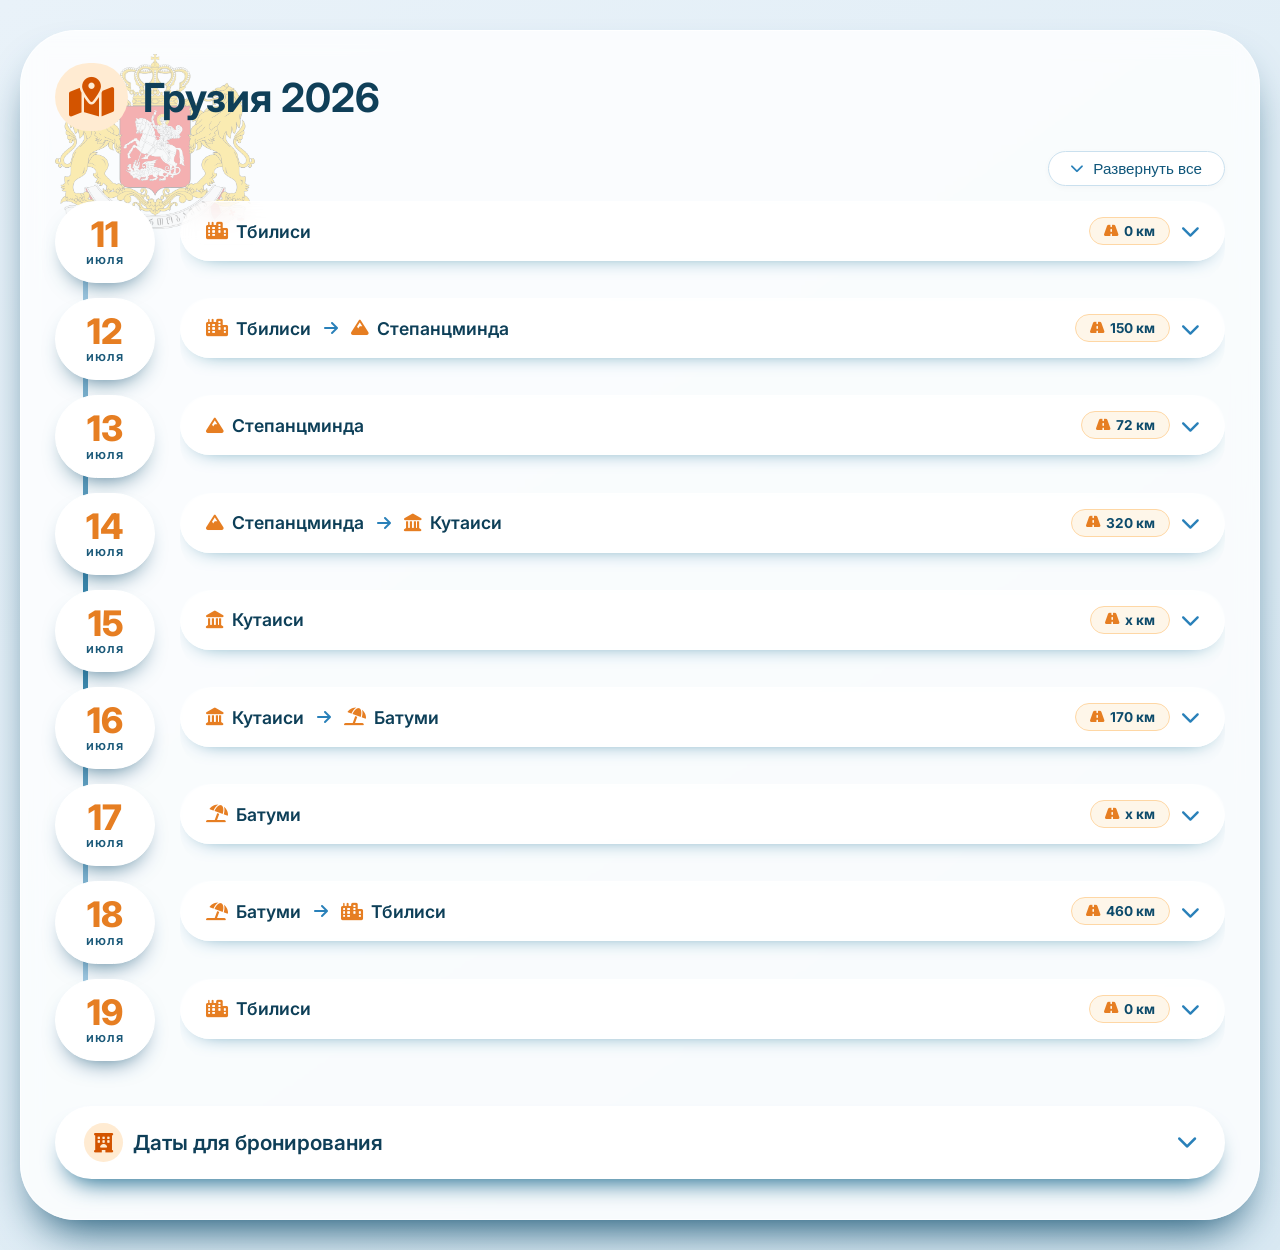
==== commit 314e73d2: "Update index.html" ====
--- a/index.html
+++ b/index.html
@@ -155,7 +155,7 @@
     <div class="wrapper">
         <div class="card">
             <h1>
-                <i class="fas fa-map-marked-alt"></i> Грузия 2026 — маршрут
+                <i class="fas fa-map-marked-alt"></i> Грузия 2026 
             </h1>
         <div class="spoiler-controls">
             <button class="spoiler-toggle-btn" onclick="toggleAllSpoilers()">
--- a/css/style.css
+++ b/css/style.css
@@ -20,6 +20,8 @@
 }
 
 .card {
+    position: relative;
+    overflow: hidden;
     background: rgba(255, 255, 255, 0.8);
     backdrop-filter: blur(12px);
     border-radius: 56px;
@@ -785,3 +787,25 @@
     color: #e67e22;
     font-size: 0.8rem;
 }
+
+.card::before {
+    content: "";
+    position: absolute;
+
+    top: 10px;
+
+    width: 200px;
+    height: 200px;
+
+    background: url("../img/georgia-coat.png") center / contain no-repeat;
+
+    opacity: 0.3;
+
+    pointer-events: none;
+    z-index: 0;
+}
+
+.card > * {
+    position: relative;
+    z-index: 1;
+}
